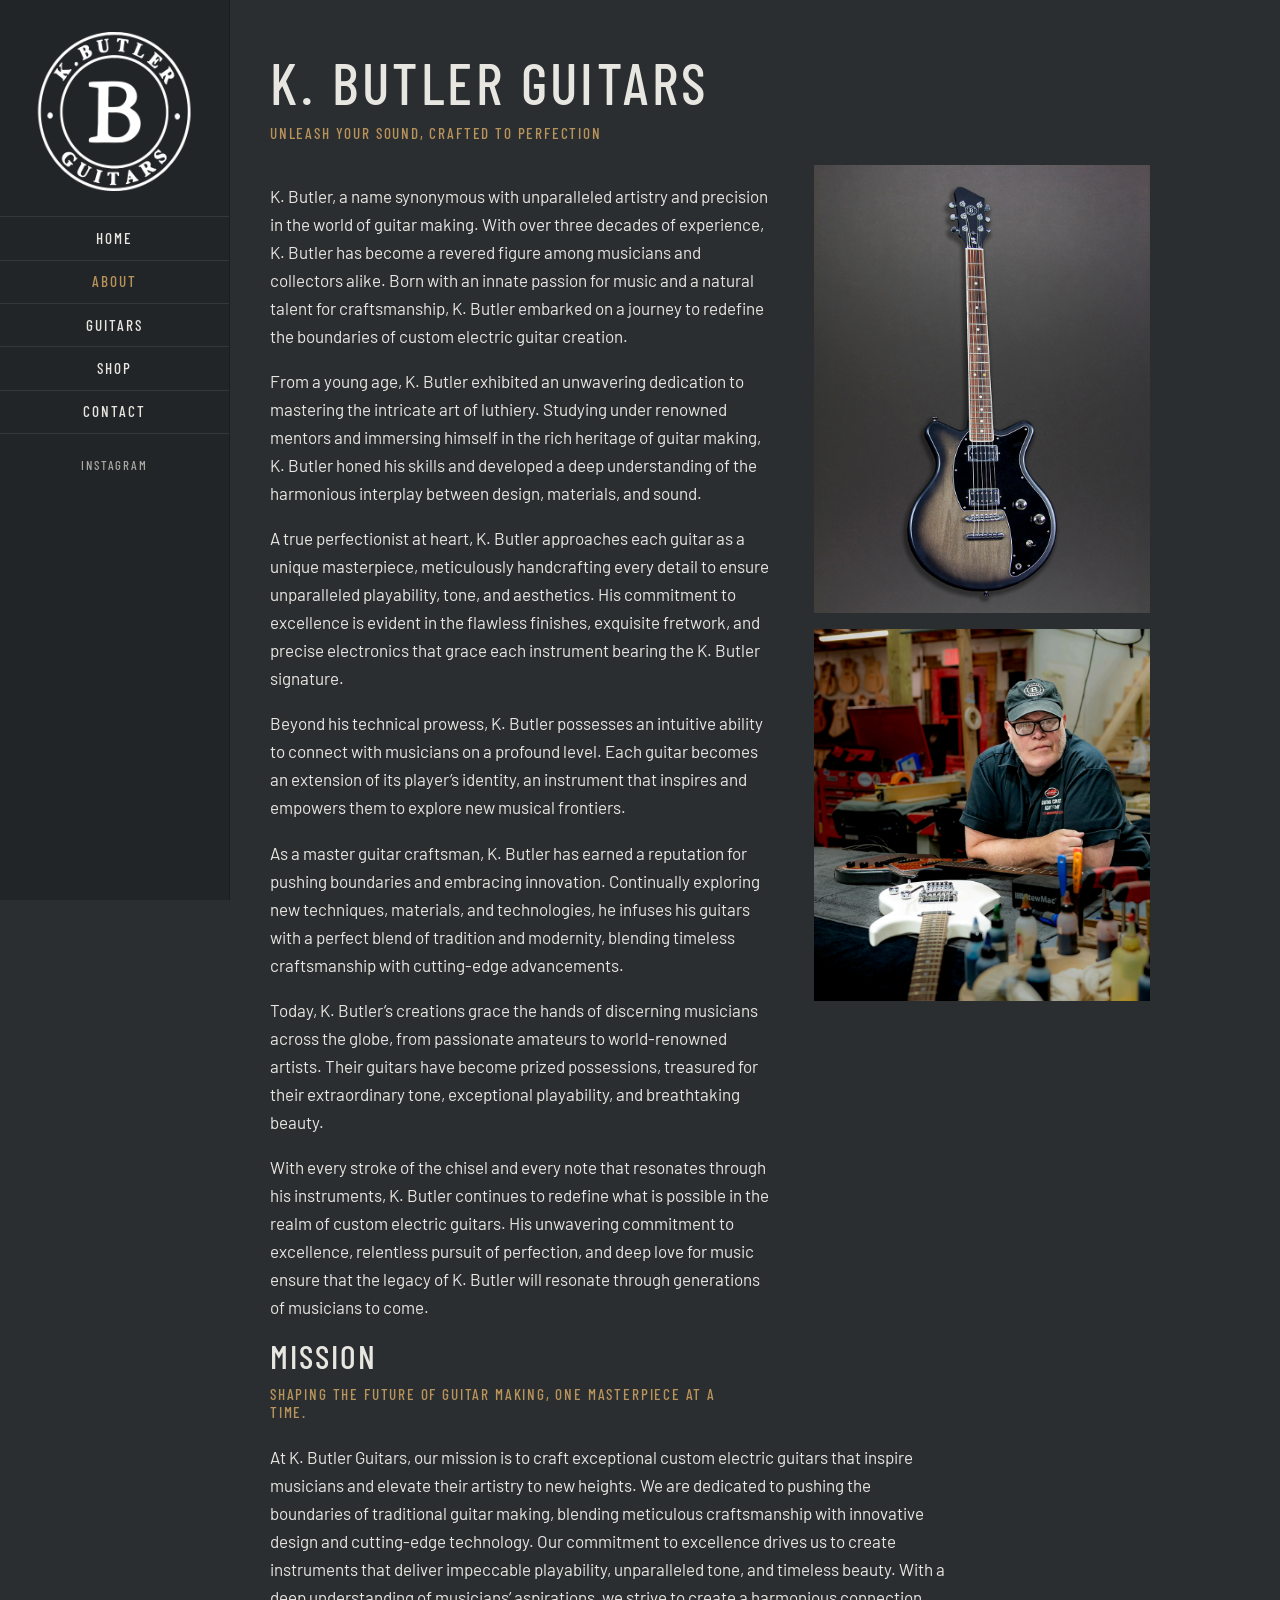
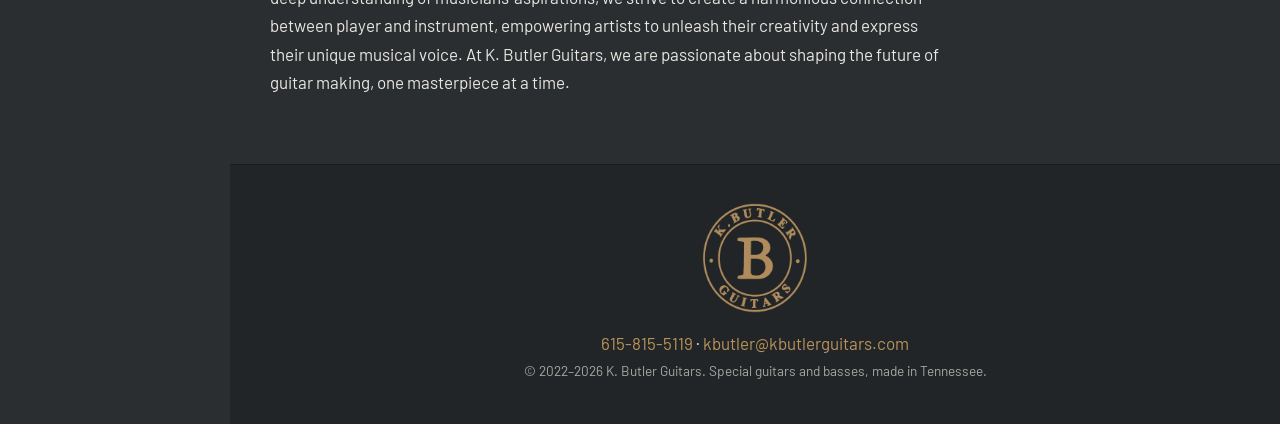
==== about.html @ 454a8646 "First static version of K. Butler Guitars site with local photos Co-Authored-By: Claude Sonnet 5.5 <" ====
<!doctype html>
<html lang="en">
<head>
<meta charset="utf-8">
<meta name="viewport" content="width=device-width, initial-scale=1">
<title>About – K. Butler Guitars</title>
<meta name="description" content="About K. Butler, luthier and maker of custom electric guitars and basses in Tennessee.">
<link rel="preconnect" href="https://fonts.googleapis.com">
<link rel="preconnect" href="https://fonts.gstatic.com" crossorigin>
<link href="https://fonts.googleapis.com/css2?family=Barlow+Condensed:wght@400;500;600&family=Barlow:wght@400;500&display=swap" rel="stylesheet">
<link rel="stylesheet" href="css/style.css">
</head>
<body class="">
<a class="skip" href="#content">Skip to content</a>
<header class="side">
  <a class="logo" href="index.html"><img src="img/k-butler-guitars-logo-w2x.png" alt="K. Butler Guitars"></a>
  <button class="menu-toggle" aria-expanded="false" aria-controls="nav">Menu</button>
  <nav id="nav" aria-label="Main"><ul><li><a href="index.html">Home</a></li><li><a href="about.html" aria-current="page">About</a></li><li><a href="guitars.html">Guitars</a></li><li><a href="shop.html">Shop</a></li><li><a href="contact.html">Contact</a></li></ul>
    <a class="ig" href="https://www.instagram.com/k.butlerguitars" target="_blank" rel="noopener" aria-label="K. Butler Guitars on Instagram">Instagram</a>
  </nav>
</header>
<main id="content">

<article class="prose">
  <h1>K. Butler Guitars</h1>
  <p class="tag">Unleash your sound, crafted to perfection</p>
  <div class="two-col">
    <div><p>K. Butler, a name synonymous with unparalleled artistry and precision in the world of guitar making. With over three decades of experience, K. Butler has become a revered figure among musicians and collectors alike. Born with an innate passion for music and a natural talent for craftsmanship, K. Butler embarked on a journey to redefine the boundaries of custom electric guitar creation.</p><p>From a young age, K. Butler exhibited an unwavering dedication to mastering the intricate art of luthiery. Studying under renowned mentors and immersing himself in the rich heritage of guitar making, K. Butler honed his skills and developed a deep understanding of the harmonious interplay between design, materials, and sound.</p><p>A true perfectionist at heart, K. Butler approaches each guitar as a unique masterpiece, meticulously handcrafting every detail to ensure unparalleled playability, tone, and aesthetics. His commitment to excellence is evident in the flawless finishes, exquisite fretwork, and precise electronics that grace each instrument bearing the K. Butler signature.</p><p>Beyond his technical prowess, K. Butler possesses an intuitive ability to connect with musicians on a profound level. Each guitar becomes an extension of its player’s identity, an instrument that inspires and empowers them to explore new musical frontiers.</p><p>As a master guitar craftsman, K. Butler has earned a reputation for pushing boundaries and embracing innovation. Continually exploring new techniques, materials, and technologies, he infuses his guitars with a perfect blend of tradition and modernity, blending timeless craftsmanship with cutting-edge advancements.</p><p>Today, K. Butler’s creations grace the hands of discerning musicians across the globe, from passionate amateurs to world-renowned artists. Their guitars have become prized possessions, treasured for their extraordinary tone, exceptional playability, and breathtaking beauty.</p><p>With every stroke of the chisel and every note that resonates through his instruments, K. Butler continues to redefine what is possible in the realm of custom electric guitars. His unwavering commitment to excellence, relentless pursuit of perfection, and deep love for music ensure that the legacy of K. Butler will resonate through generations of musicians to come.</p></div>
    <div class="side-photos">
      <img src="img/k-butler-guitars-4-Final-Web.jpg" alt="K. Butler Guitars – The ’64 V2" loading="lazy">
      <img src="img/KellyButler-8595.jpg" alt="Kelly Butler" loading="lazy">
    </div>
  </div>
  <h2>Mission</h2>
  <p class="tag">Shaping the future of guitar making, one masterpiece at a time.</p>
  <p>At K. Butler Guitars, our mission is to craft exceptional custom electric guitars that inspire musicians and elevate their artistry to new heights. We are dedicated to pushing the boundaries of traditional guitar making, blending meticulous craftsmanship with innovative design and cutting-edge technology. Our commitment to excellence drives us to create instruments that deliver impeccable playability, unparalleled tone, and timeless beauty. With a deep understanding of musicians’ aspirations, we strive to create a harmonious connection between player and instrument, empowering artists to unleash their creativity and express their unique musical voice. At K. Butler Guitars, we are passionate about shaping the future of guitar making, one masterpiece at a time.</p>
</article>

<footer class="foot">
  <img src="img/k-butler-guitars-logo-bronze-600.png" alt="" class="foot-logo">
  <p><a href="tel:+16158155119">615-815-5119</a> &middot; <a href="mailto:kbutler@kbutlerguitars.com">kbutler@kbutlerguitars.com</a></p>
  <p class="small">&copy; 2022&ndash;2026 K. Butler Guitars. Special guitars and basses, made in Tennessee.</p>
</footer>
</main>
<div class="lightbox" hidden><button class="lb-close" aria-label="Close">&times;</button><img alt=""></div>
<script src="js/site.js"></script>
</body>
</html>
---- css/style.css ----
/* K. Butler Guitars: charcoal + bronze, sidebar layout */
:root{
  --bg:#2b2e31;
  --bg-deep:#222527;
  --panel:#33373a;
  --text:#e8e6e1;
  --muted:#a9a7a2;
  --bronze:#b8935a;
  --bronze-dark:#8f6f3f;
  --side-w:230px;
  --display:"Barlow Condensed","Arial Narrow",Arial,sans-serif;
  --body:"Barlow",system-ui,-apple-system,"Segoe UI",Arial,sans-serif;
}
*{box-sizing:border-box}
html{scroll-behavior:smooth}
body{margin:0;background:var(--bg);color:var(--text);font:400 17px/1.65 var(--body)}
img{max-width:100%;height:auto;display:block}
a{color:var(--bronze);text-decoration:none}
a:hover,a:focus-visible{color:#d6b27a;text-decoration:underline}
.skip{position:absolute;left:-999px;top:0;background:var(--bronze);color:#111;padding:.5rem 1rem;z-index:100}
.skip:focus{left:0}

/* sidebar */
.side{position:fixed;inset:0 auto 0 0;width:var(--side-w);background:var(--bg-deep);border-right:1px solid #1a1c1e;display:flex;flex-direction:column;z-index:20}
.logo{display:block;padding:2rem 2.2rem 1.6rem}
.logo img{width:100%}
.side nav{flex:1}
.side ul{list-style:none;margin:0;padding:0}
.side li a{display:block;padding:.85rem 1rem;text-align:center;font:500 .95rem/1 var(--display);letter-spacing:.14em;text-transform:uppercase;color:var(--text);border-top:1px solid #34383b}
.side li:last-child a{border-bottom:1px solid #34383b}
.side li a:hover{color:var(--bronze);text-decoration:none;background:#2a2d30}
.side li a[aria-current="page"]{color:var(--bronze)}
.side .ig{display:block;text-align:center;margin:1.4rem auto 0;font:500 .8rem var(--display);letter-spacing:.14em;text-transform:uppercase;color:var(--muted)}
.menu-toggle{display:none}

main{margin-left:var(--side-w);min-height:100vh;display:flex;flex-direction:column}

/* typography */
h1,h2,h3{font-family:var(--display);font-weight:500;text-transform:uppercase;letter-spacing:.06em;line-height:1.1;margin:0 0 .6rem}
h1{font-size:clamp(2.2rem,5vw,3.6rem)}
h2{font-size:clamp(1.5rem,3vw,2.1rem)}
.tag{font:500 .95rem var(--display);letter-spacing:.12em;text-transform:uppercase;color:var(--bronze);margin:0 0 1.4rem}
.small{font-size:.85rem;color:var(--muted)}
.btn{display:inline-block;border:1px solid var(--bronze);color:var(--bronze);padding:.65rem 1.7rem;font:500 .95rem var(--display);letter-spacing:.14em;text-transform:uppercase;background:transparent;cursor:pointer}
.btn:hover,.btn:focus-visible{background:var(--bronze);color:#15171a;text-decoration:none}
.btn.alt{border-color:var(--muted);color:var(--text)}

/* home */
.hero{min-height:62vh;background-size:cover;background-position:center;display:flex;align-items:flex-end;position:relative}
.hero::after{content:"";position:absolute;inset:0;background:linear-gradient(to top,rgba(34,37,39,.88),rgba(34,37,39,0) 55%)}
.hero-text{position:relative;z-index:1;padding:2.5rem}
.band{padding:3rem 2.5rem}
.intro{display:grid;grid-template-columns:minmax(0,1.1fr) minmax(0,1fr);gap:2.5rem;align-items:center;background:var(--panel)}
.intro-photos{display:grid;grid-template-columns:1fr 1fr;gap:.6rem}
.intro-photos img:first-child{grid-column:1/-1;aspect-ratio:16/9;object-fit:cover;width:100%}
.intro-photos img{object-fit:cover;width:100%;aspect-ratio:1/1}
.tiles{display:grid;grid-template-columns:repeat(auto-fit,minmax(210px,1fr));gap:0}
.tile{position:relative;display:block;aspect-ratio:3/4;overflow:hidden;color:var(--text)}
.tile img{width:100%;height:100%;object-fit:cover;transition:transform .5s}
.tile:hover img{transform:scale(1.04)}
.tile::after{content:"";position:absolute;inset:0;background:linear-gradient(to top,rgba(20,22,24,.85),transparent 55%)}
.tile-name,.tile-sub{position:absolute;left:1rem;right:1rem;z-index:1}
.tile-name{bottom:2.1rem;font:500 1.25rem var(--display);letter-spacing:.08em;text-transform:uppercase}
.tile-sub{bottom:1rem;font-size:.78rem;color:var(--bronze);letter-spacing:.1em;text-transform:uppercase}
.cta{text-align:center;display:flex;gap:1rem;justify-content:center;flex-wrap:wrap}

/* inner pages */
.prose{padding:3.2rem 2.5rem;max-width:960px;flex:1}
.prose.wide{max-width:1100px}
.prose p{max-width:68ch}
.two-col{display:grid;grid-template-columns:minmax(0,1.5fr) minmax(0,1fr);gap:2.5rem;align-items:start}
.side-photos{display:grid;gap:1rem}
.side-photos.row{grid-template-columns:1fr 1fr;margin-top:2.5rem}
.contact-lines{font-size:1.15rem}
.guitar{padding:2.2rem 0;border-top:1px solid #3d4144;scroll-margin-top:1rem}
.guitar:first-of-type{border-top:0}
.status{font:500 1.05rem var(--display);letter-spacing:.1em;text-transform:uppercase;color:var(--bronze)}
.gallery{display:grid;grid-template-columns:repeat(auto-fill,minmax(200px,1fr));gap:.6rem;margin-top:1.1rem}
.shot{padding:0;border:0;background:#1d1f21;cursor:zoom-in;aspect-ratio:1/1;overflow:hidden}
.shot img{width:100%;height:100%;object-fit:cover;transition:transform .4s,opacity .2s}
.shot:hover img,.shot:focus-visible img{transform:scale(1.05);opacity:.92}
.form{display:grid;gap:1rem;max-width:560px;margin-top:2rem}
.form label{display:grid;gap:.35rem;font:500 .85rem var(--display);letter-spacing:.12em;text-transform:uppercase;color:var(--muted)}
.form input,.form textarea{font:400 1rem var(--body);background:var(--bg-deep);color:var(--text);border:1px solid #484c50;padding:.7rem .8rem}
.form input:focus,.form textarea:focus{outline:2px solid var(--bronze);outline-offset:1px}
.placeholder-grid{display:grid;grid-template-columns:repeat(auto-fit,minmax(170px,1fr));gap:1rem;margin:2.2rem 0}
.ph{border:1px dashed #5a5e62;aspect-ratio:4/5;display:flex;align-items:center;justify-content:center;text-align:center;font:500 1.2rem var(--display);letter-spacing:.1em;text-transform:uppercase;color:var(--muted)}
.ph small{font-size:.75rem;letter-spacing:.14em}

/* footer */
.foot{margin-top:auto;padding:2.4rem 2.5rem;text-align:center;background:var(--bg-deep);border-top:1px solid #1a1c1e}
.foot-logo{width:110px;margin:0 auto 1rem}
.foot p{margin:.2rem 0}

/* lightbox */
.lightbox{position:fixed;inset:0;background:rgba(10,11,12,.92);display:flex;align-items:center;justify-content:center;z-index:50;padding:2rem}
.lightbox[hidden]{display:none}
.lightbox img{max-height:92vh;max-width:92vw;object-fit:contain}
.lb-close{position:absolute;top:.8rem;right:1.2rem;background:none;border:0;color:var(--text);font-size:2.6rem;line-height:1;cursor:pointer}

/* small screens */
@media (max-width:860px){
  .side{position:sticky;top:0;inset:auto;width:100%;flex-direction:row;align-items:center;justify-content:space-between;padding:.6rem 1rem;border-right:0;border-bottom:1px solid #1a1c1e}
  .logo{padding:0;width:70px}
  .menu-toggle{display:block;background:none;border:1px solid var(--bronze);color:var(--bronze);font:500 .9rem var(--display);letter-spacing:.14em;text-transform:uppercase;padding:.5rem 1rem}
  .side nav{display:none;position:absolute;top:100%;left:0;right:0;background:var(--bg-deep);border-bottom:1px solid #1a1c1e;padding-bottom:1rem}
  .side nav.open{display:block}
  main{margin-left:0}
  .intro,.two-col{grid-template-columns:1fr}
  .band,.prose,.hero-text{padding-left:1.25rem;padding-right:1.25rem}
}
@media (prefers-reduced-motion:reduce){*{transition:none!important;scroll-behavior:auto!important}}
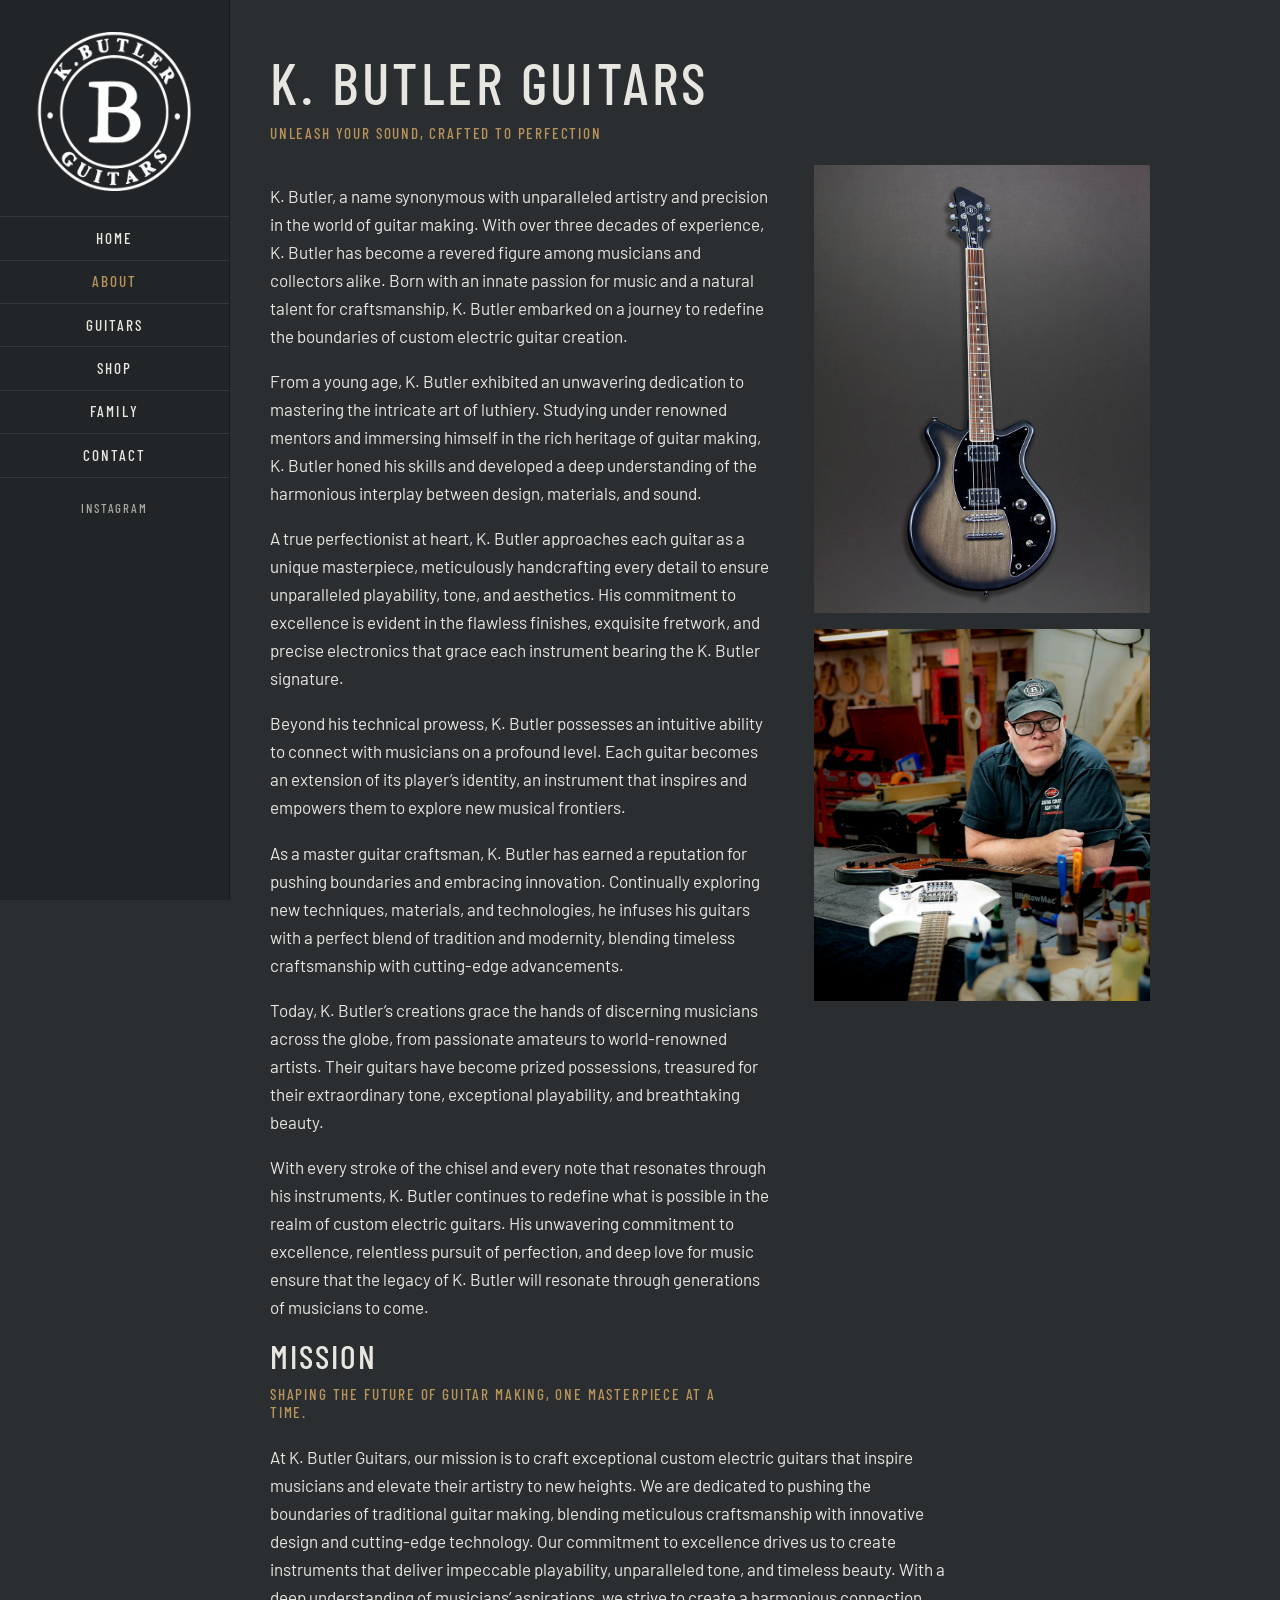
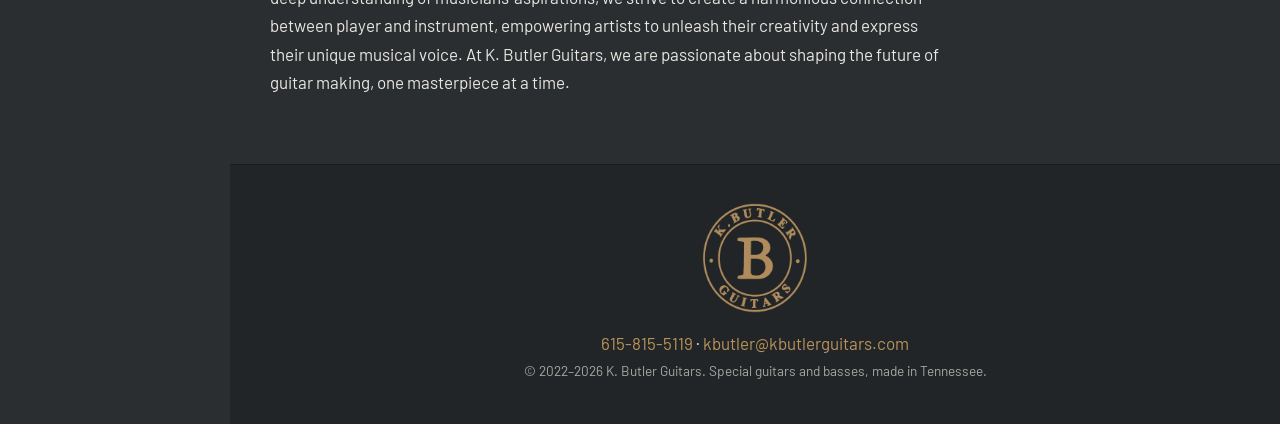
==== commit 6a823f7a: "Add Family page listing the other family sites Co-Authored-By: Claude Sonnet 5.5 <noreply@anthropic." ====
--- a/about.html
+++ b/about.html
@@ -8,14 +8,14 @@
 <link rel="preconnect" href="https://fonts.googleapis.com">
 <link rel="preconnect" href="https://fonts.gstatic.com" crossorigin>
 <link href="https://fonts.googleapis.com/css2?family=Barlow+Condensed:wght@400;500;600&family=Barlow:wght@400;500&display=swap" rel="stylesheet">
-<link rel="stylesheet" href="css/style.css">
+<link rel="stylesheet" href="css/style.css?v=fam1">
 </head>
 <body class="">
 <a class="skip" href="#content">Skip to content</a>
 <header class="side">
   <a class="logo" href="index.html"><img src="img/k-butler-guitars-logo-w2x.png" alt="K. Butler Guitars"></a>
   <button class="menu-toggle" aria-expanded="false" aria-controls="nav">Menu</button>
-  <nav id="nav" aria-label="Main"><ul><li><a href="index.html">Home</a></li><li><a href="about.html" aria-current="page">About</a></li><li><a href="guitars.html">Guitars</a></li><li><a href="shop.html">Shop</a></li><li><a href="contact.html">Contact</a></li></ul>
+  <nav id="nav" aria-label="Main"><ul><li><a href="index.html">Home</a></li><li><a href="about.html" aria-current="page">About</a></li><li><a href="guitars.html">Guitars</a></li><li><a href="shop.html">Shop</a></li><li><a href="family.html">Family</a></li><li><a href="contact.html">Contact</a></li></ul>
     <a class="ig" href="https://www.instagram.com/k.butlerguitars" target="_blank" rel="noopener" aria-label="K. Butler Guitars on Instagram">Instagram</a>
   </nav>
 </header>
--- a/css/style.css
+++ b/css/style.css
@@ -110,3 +110,29 @@
   .band,.prose,.hero-text{padding-left:1.25rem;padding-right:1.25rem}
 }
 @media (prefers-reduced-motion:reduce){*{transition:none!important;scroll-behavior:auto!important}}
+
+/* shop */
+.products{display:grid;grid-template-columns:repeat(auto-fit,minmax(200px,1fr));gap:1.2rem;margin:2.2rem 0}
+.product{display:flex;flex-direction:column;gap:.35rem;color:var(--text)}
+.product img{width:100%;aspect-ratio:3/4;object-fit:cover;background:#1d1f21}
+.product:hover{text-decoration:none}
+.product:hover img{opacity:.92}
+.product-name{font:500 1.15rem var(--display);letter-spacing:.08em;text-transform:uppercase}
+.product-price{color:var(--bronze);font:500 1.05rem var(--display);letter-spacing:.08em}
+.product-note{font-size:.78rem;color:var(--muted)}
+
+/* contact form */
+.hp{position:absolute;left:-9999px;width:1px;height:1px;opacity:0}
+.form-status{margin:0;min-height:1.5em;font-size:.95rem}
+.form-status.ok{color:var(--bronze)}
+.form-status.err{color:#e08a7a}
+
+/* Family page */
+.fam-grid{display:grid;grid-template-columns:repeat(auto-fill,minmax(15rem,1fr));gap:1.25rem;margin:1.5rem 0}
+.fam-card{background:var(--panel);border:1px solid rgba(255,255,255,.12);border-radius:.5rem;overflow:hidden;padding-bottom:1rem}
+.fam-card .fam-pic img{display:block;width:100%;aspect-ratio:4/3;object-fit:cover}
+.fam-card h3{margin:.8rem 1rem 0;font-size:1.1rem}
+.fam-card h3 a{color:var(--text);text-decoration:none}
+.fam-card h3 a:hover{color:var(--bronze)}
+.fam-card p{margin:.5rem 1rem 0;color:var(--muted);font-size:.95rem;line-height:1.5}
+.lede{color:var(--muted)}
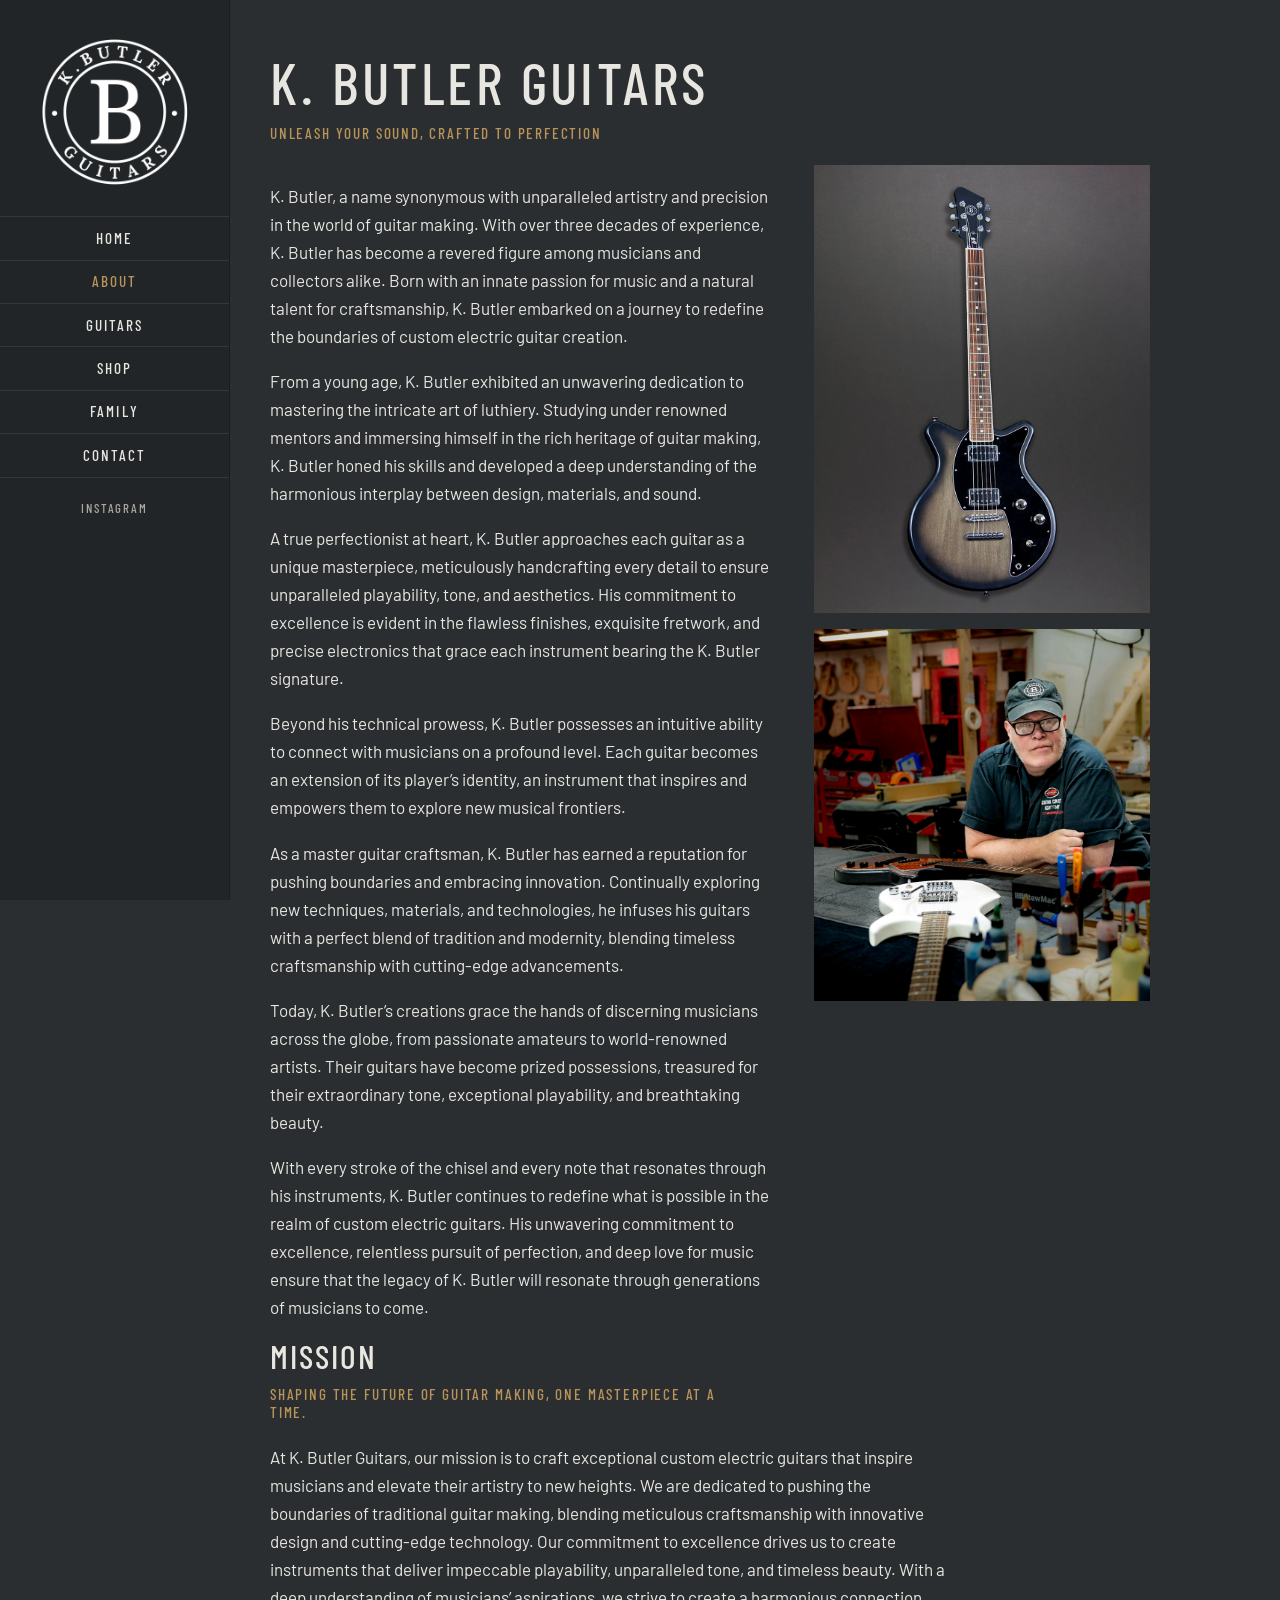
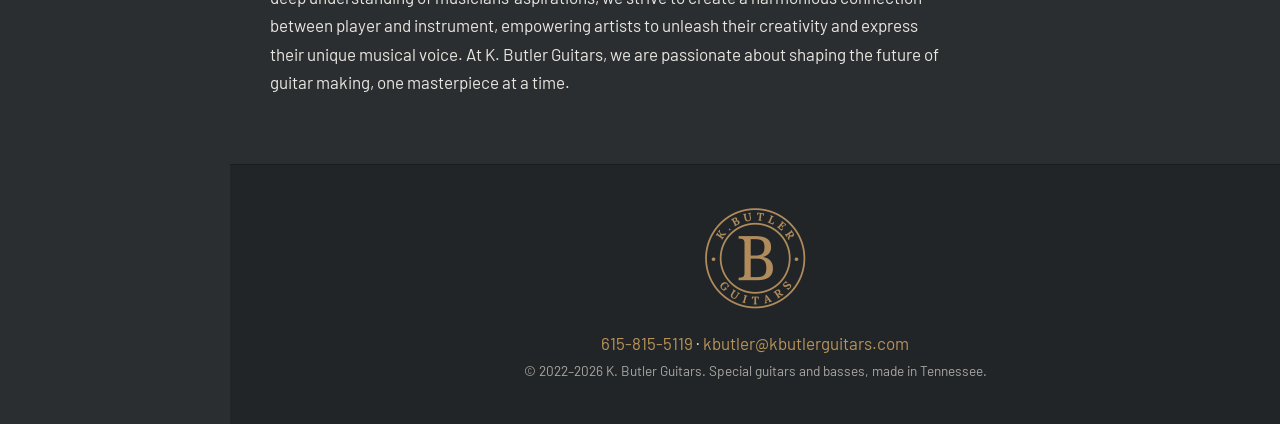
==== commit 18b7bb65: "Use Kelly's original logo files (sharp header and footer logos) Co-Authored-By: Claude Sonnet 5.5 <n" ====
--- a/about.html
+++ b/about.html
@@ -8,12 +8,12 @@
 <link rel="preconnect" href="https://fonts.googleapis.com">
 <link rel="preconnect" href="https://fonts.gstatic.com" crossorigin>
 <link href="https://fonts.googleapis.com/css2?family=Barlow+Condensed:wght@400;500;600&family=Barlow:wght@400;500&display=swap" rel="stylesheet">
-<link rel="stylesheet" href="css/style.css?v=fam1">
+<link rel="stylesheet" href="css/style.css?v=logo2">
 </head>
 <body class="">
 <a class="skip" href="#content">Skip to content</a>
 <header class="side">
-  <a class="logo" href="index.html"><img src="img/k-butler-guitars-logo-w2x.png" alt="K. Butler Guitars"></a>
+  <a class="logo" href="index.html"><img src="img/k-butler-guitars-logo-white-720.png" alt="K. Butler Guitars" width="360" height="360"></a>
   <button class="menu-toggle" aria-expanded="false" aria-controls="nav">Menu</button>
   <nav id="nav" aria-label="Main"><ul><li><a href="index.html">Home</a></li><li><a href="about.html" aria-current="page">About</a></li><li><a href="guitars.html">Guitars</a></li><li><a href="shop.html">Shop</a></li><li><a href="family.html">Family</a></li><li><a href="contact.html">Contact</a></li></ul>
     <a class="ig" href="https://www.instagram.com/k.butlerguitars" target="_blank" rel="noopener" aria-label="K. Butler Guitars on Instagram">Instagram</a>
@@ -37,7 +37,7 @@
 </article>
 
 <footer class="foot">
-  <img src="img/k-butler-guitars-logo-bronze-600.png" alt="" class="foot-logo">
+  <img src="img/k-butler-guitars-logo-bronze-440.png" alt="" class="foot-logo">
   <p><a href="tel:+16158155119">615-815-5119</a> &middot; <a href="mailto:kbutler@kbutlerguitars.com">kbutler@kbutlerguitars.com</a></p>
   <p class="small">&copy; 2022&ndash;2026 K. Butler Guitars. Special guitars and basses, made in Tennessee.</p>
 </footer>
